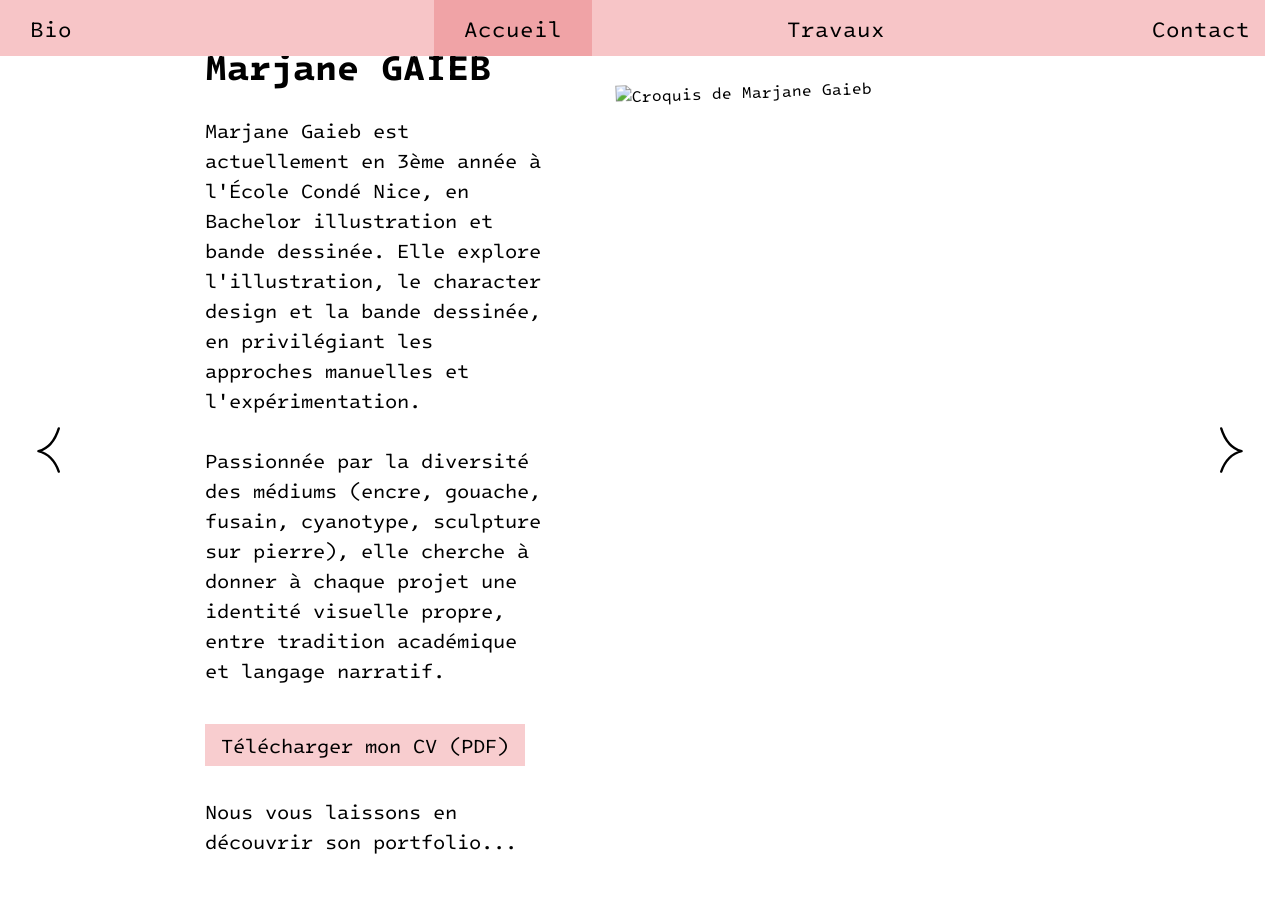
==== index.html @ bfef0dd3 "ajout du portfolio" ====
<!DOCTYPE html>
<html lang="fr">
<head>
  <meta charset="UTF-8">
  <meta name="viewport" content="width=device-width, initial-scale=1.0">
  <title>Marjane Gaieb – Portfolio</title>

  <!-- SEO et partage -->
  <meta name="description" content="Portfolio de Marjane Gaieb, étudiante en illustration et bande dessinée à l'École Condé Nice : illustration, character design, peinture et sculpture.">
  <meta name="author" content="Marjane Gaieb">
  <meta property="og:title" content="Marjane Gaieb – Portfolio">
  <meta property="og:description" content="Illustration, character design et bande dessinée.">
  <meta property="og:type" content="website">
  <meta property="og:image" content="images%20web/croquis.jpg">

  <!-- Favicon -->
  <link rel="icon" type="image/png" href="images web/favicon.png">

  <link rel="preconnect" href="https://fonts.googleapis.com">
  <link rel="preconnect" href="https://fonts.gstatic.com" crossorigin>
  <link href="https://fonts.googleapis.com/css2?family=Intel+One+Mono:wght@400;700&display=swap" rel="stylesheet">

  <link rel="stylesheet" href="style.css">
</head>
<body>

  <!-- ===== HEADER FIXE ===== -->
  <header class="header">
    <a href="#" class="header__link header__link--cv" data-overlay="cv">Bio</a>
    <a href="index.html" class="header__link header__link--accueil is-active">Accueil</a>
    <a href="travaux.html" class="header__link header__link--travaux">Travaux</a>
    <a href="#" class="header__link header__link--contact" data-overlay="contact">Contact</a>
  </header>

  <!-- ===== ACCUEIL ===== -->
  <main class="home">

    <button class="arrow arrow--prev" aria-label="Page précédente">
      <svg viewBox="0 0 100 100" aria-hidden="true">
        <path class="trait" d="M68 14 Q58 46 34 52 Q58 58 68 86" />
      </svg>
    </button>

    <button class="arrow arrow--next" aria-label="Page suivante">
      <svg viewBox="0 0 100 100" aria-hidden="true">
        <path class="trait" d="M32 14 Q42 46 66 52 Q42 58 32 86" />
      </svg>
    </button>

    <div class="home__text">
      <h1 class="home__title">Marjane GAIEB</h1>
      <p>
        Marjane Gaieb est actuellement en 3ème année à l'École Condé Nice, en Bachelor illustration et bande dessinée.
        Elle explore l'illustration, le character design et la bande dessinée, en privilégiant les approches manuelles
        et l'expérimentation.<br><br>
        Passionnée par la diversité des médiums (encre, gouache, fusain, cyanotype, sculpture sur pierre),
        elle cherche à donner à chaque projet une identité visuelle propre, entre tradition académique et langage narratif.<br><br>
        <a href="images%20web/cv-marjane-gaieb.pdf" class="home__cv" download>Télécharger mon CV (PDF)</a><br><br>
        Nous vous laissons en découvrir son portfolio...
      </p>
    </div>

    <div class="home__frame">

      <!-- Slide 0 : croquis -->
      <img src="images%20web/croquis.jpg" alt="Croquis de Marjane Gaieb" class="slide slide--croquis is-current">

      <!-- Page 1 -->
      <div class="slide slide--page">
        <img src="images%20web/page1.png" alt="Page 1" class="slide__bg">

        <div class="layer-wrap layer-wrap--left layer-wrap--p1-cyano">
          <img src="images%20web/page1-cyano.png" alt="Expérimentation cyanotype de végétaux sur mouchoir" class="layer">
          <div class="layer__info">
            <p>Expérimentation végétaux et mouchoir cyanotype format A5</p>
          </div>
        </div>

        <div class="layer-wrap layer-wrap--right layer-wrap--p1-lino">
          <img src="images%20web/page1-lino.png" alt="Expérimentation à l'encre" class="layer">
          <div class="layer__info">
            <p>Expérimentation encre, format A5</p>
          </div>
        </div>
      </div>

      <!-- Page 2 -->
      <div class="slide slide--page">
        <img src="images%20web/page2.png" alt="Page 2" class="slide__bg">

        <a href="museum-project.html" class="layer-wrap layer-wrap--p2-museum layer-wrap--savoir">
          <img src="images%20web/page2-museumproject.png" alt="En savoir plus – Museum Project" class="layer">
          <span class="layer-wrap__label"><span>En savoir plus</span></span>
        </a>
      </div>

      <!-- Page 3 -->
      <div class="slide slide--page">
        <img src="images%20web/page3.png" alt="Page 3" class="slide__bg">

        <div class="layer-wrap layer-wrap--top layer-wrap--p3-peinture">
          <img src="images%20web/page3-peinture.png" alt="Peinture acrylique" class="layer">
          <div class="layer__info">
            <p>Peinture acrylique format 55 x 40 cm</p>
          </div>
        </div>

        <div class="layer-wrap layer-wrap--bottom layer-wrap--p3-grenouille">
          <img src="images%20web/page3-grenouille.png" alt="Sculpture Babi sur pierre" class="layer">
          <div class="layer__info">
            <p>Babi<br>Sculpture sur pierre<br>20 x 8 x 12 cm</p>
          </div>
        </div>
      </div>

      <!-- Page 4 -->
      <div class="slide slide--page">
        <img src="images%20web/page4.png" alt="Page 4" class="slide__bg">

        <div class="layer-wrap layer-wrap--left layer-wrap--p4-calin">
          <img src="images%20web/page4-calin.png" alt="Sculpture Câlin sur pierre" class="layer">
          <div class="layer__info">
            <p>Câlin<br>Sculpture sur pierre<br>25 cm de hauteur</p>
          </div>
        </div>
      </div>

      <!-- Page 5 -->
      <div class="slide slide--page">
        <img src="images%20web/page5.png" alt="Page 5" class="slide__bg">

        <div class="layer-wrap layer-wrap--bottom layer-wrap--p5-gouache">
          <img src="images%20web/page5-gouache.png" alt="Illustration Les tulipes à la gouache" class="layer">
          <div class="layer__info">
            <p>Illustration “les tulipes”<br>Gouache, format A4</p>
          </div>
        </div>
      </div>

      <!-- Page 6 -->
      <div class="slide slide--page">
        <img src="images%20web/page6.png" alt="Page 6" class="slide__bg">

        <div class="layer-wrap layer-wrap--top layer-wrap--p6-encre">
          <img src="images%20web/page6-encre.png" alt="Illustration à l'encre de chine" class="layer">
          <div class="layer__info">
            <p>Illustration<br>Encre de chine, format A3</p>
          </div>
        </div>
      </div>

      <!-- Page 7 -->
      <div class="slide slide--page">
        <img src="images%20web/page7.png" alt="Page 7" class="slide__bg">

        <div class="layer-wrap layer-wrap--right layer-wrap--p7-pigeon">
          <img src="images%20web/page7-pigeon.png" alt="Dessin d'observation d'un pigeon" class="layer">
          <div class="layer__info">
            <p>Dessin d’observation<br>Gouache, format A4</p>
          </div>
        </div>

        <a href="vinyle-project.html" class="layer-wrap layer-wrap--p7-train layer-wrap--savoir">
          <img src="images%20web/page7-train.png" alt="En savoir plus – Vinyle Project" class="layer">
          <span class="layer-wrap__label"><span>En savoir plus</span></span>
        </a>
      </div>

      <!-- Page 8 -->
      <div class="slide slide--page">
        <img src="images%20web/page8.png" alt="Page 8" class="slide__bg">

        <a href="museum-project.html" class="layer-wrap layer-wrap--p8-museum layer-wrap--savoir">
          <img src="images%20web/page8-museumproject.png" alt="En savoir plus – Museum Project" class="layer">
          <span class="layer-wrap__label"><span>En savoir plus</span></span>
        </a>

        <div class="layer-wrap layer-wrap--top layer-wrap--p8-nu">
          <img src="images%20web/page8-nu.png" alt="Étude au fusain" class="layer">
          <div class="layer__info">
            <p>Etude<br>Fusain, format A3</p>
          </div>
        </div>
      </div>

      <!-- Page 9 -->
      <div class="slide slide--page">
        <img src="images%20web/page9.png" alt="Page 9" class="slide__bg">

        <div class="layer-wrap layer-wrap--left layer-wrap--p9-bouquet">
          <img src="images%20web/page9-bouquet.png" alt="Sculpture Le bouquet sur pierre" class="layer">
          <div class="layer__info">
            <p>Le bouquet<br>Sculpture sur pierre<br>32 cm de hauteur</p>
          </div>
        </div>
      </div>

    </div>
  </main>

  <!-- ===== CALQUE CV (clic sur "Bio") ===== -->
  <section class="overlay" id="overlay-cv" hidden>
    <div class="cv">
      <h2 class="cv__title">Mini CV</h2>

      <div class="cv__cols">
        <div class="cv__col cv__col--left">
          <p>Bachelor illustration- bande dessinée<br>
             2024-2027 École Condé - Nice<br>
             Spécialisation en illustration et bande dessinée</p>

          <p>Prépa cpes-caap<br>
             2022-2023 Lycée Clémenceau - Sartène<br>
             Formation de niveau L1 préparant aux études d'art</p>

          <p>LICENCE Mathématiques - Informatique<br>
             2021-2022 Université de Bordeaux<br>
             Python et HTML</p>
        </div>

        <div class="cv__col cv__col--right">
          <p>Assistante de Charlotte Prenguey Cessac<br>
             en résidence artistique au CIAC de Carros</p>

          <p>Stages de sculpture sur pierre<br>
             2021, 2022, 2023 E. Augier - Saint-Blaise</p>

          <p>Stage bibliothécaire<br>
             2019 Louis Nucéra - Nice<br>
             Classification, archivage, activités culturelles</p>

          <p>Stage agente d'accueil<br>
             2018 Espace culturel Magnan - Nice<br>
             accueil, reception et renseignement</p>
        </div>
      </div>
    </div>
  </section>

  <!-- ===== CALQUE CONTACT ===== -->
  <section class="overlay" id="overlay-contact" hidden>
    <div class="contact">
      <a href="mailto:marjane.gaieb@gmail.com">marjane.gaieb@gmail.com</a>
      <a href="https://www.instagram.com/_sing_bird/" target="_blank" rel="noopener">@_sing_bird</a>

      <div class="contact__legal">
        <h2>Mentions légales</h2>

        <p><strong>Éditeur du site</strong><br>
           Marjane Gaieb
        </p>

        <p><strong>Hébergement</strong><br>
           [Nom, adresse et contact de l'hébergeur à compléter]</p>

        <p><strong>Propriété intellectuelle</strong><br>
           L'ensemble des illustrations, dessins, sculptures et photographies présentés sur ce site sont l'œuvre de Marjane Gaieb. Toute reproduction, même partielle, est interdite sans autorisation écrite préalable.</p>

        <p><strong>Polices</strong><br>
           Ce site utilise la police « Intel One Mono », distribuée via Google Fonts sous licence SIL Open Font License 1.1.</p>
      </div>
    </div>
  </section>

  <script src="script.js"></script>
</body>
</html>
---- style.css ----
/* =========================================================
   VARIABLES
   ========================================================= */
:root {
  /* Animations */
  --ease: cubic-bezier(0.22, 0.61, 0.36, 1);
  --anim-fast: 0.2s;
  --anim-mid: 0.4s;
  --anim-slow: 0.8s;

  /* Couleurs */
  --color-bg: #ffffff;
  --color-text: #000000;
  --color-header: #f7c5c7;
  --color-active: #f0a3a6;
  --color-overlay: rgba(237, 169, 169, 0.92);
  --color-band: #e8a99c;
  --color-plum: #6e4966;
  --color-museum-bg: #c0c0c0;
  --color-arrow: #000000;
  --color-info: rgba(247, 197, 199, 0.85);

  /* Typographie */
  --font-main: "Intel One Mono", "Courier New", monospace;
  --text-nav: 22px;
  --text-home: 20px;
  --text-title: 36px;
  --text-cv: 22px;
  --text-cv-title: 36px;
  --text-contact: 32px;
  --line-home: 1.4;
  --line-cv: 1.5;

  /* Header */
  --header-h: 56px;
  --nav-pad: 30px;
  --pos-accueil: 36.25%;
  --pos-travaux: 61.5%;
  --pos-contact: 81.5%;

  /* Accueil */
  --arrow-w: 60px;
  --arrow-h: 108px;
  --arrow-side: 18px;
  --arrow-zone: 90px;
  --text-width: 500px;
  --frame-width: 620px;
  --frame-tilt: -2deg;
  --frame-bottom: 40px;

  /* Pages 1 à 9 */
  --page-frame-width: 1600px;
  --page-frame-ratio: 16 / 10;

  /* Travaux */
  --works-top: 5vh;
  --works-side: 1.875vw;
  --works-gap: 4vh;
  --works-bottom: 4vh;
  --work-h-1: 285;
  --work-h-2: 319;
  --work-h-3: 305;

  /* Calque CV */
  --cv-side: 10.7%;
  --cv-gap-cols: 5vw;
  --cv-col-gap: 33px;
  --cv-title-gap: 2vh;

  /* Calque Contact */
  --contact-left: 63.9%;
  --contact-bottom: 13vh;
  --contact-gap: 42px;

  /* Pages projet */
  --project-text: 0.85vw;
  --project-title: 0.95vw;
  --vinyle-title-top: 1.4vw;
  --vinyle-tilt: -2deg;
}

/* =========================================================
   BASE
   ========================================================= */
* { box-sizing: border-box; margin: 0; padding: 0; }

html { scrollbar-gutter: stable; }

body {
  font-family: var(--font-main);
  color: var(--color-text);
  background: var(--color-bg);
  overflow-x: hidden;
}

img { display: block; max-width: 100%; }

a { color: inherit; text-decoration: none; }

/* =========================================================
   HEADER FIXE
   ========================================================= */
.header {
  position: fixed;
  top: 0;
  left: 0;
  width: 100%;
  height: var(--header-h);
  z-index: 100;
  background: var(--color-header);
  font-size: var(--text-nav);
}

.header__link {
  position: absolute;
  top: 0;
  height: 100%;
  display: flex;
  align-items: center;
  padding: 0 var(--nav-pad);
  white-space: nowrap;
  font-weight: 400;
  background: transparent;
  transition: background var(--anim-mid) var(--ease);
}

.header__link::after {
  content: "";
  position: absolute;
  left: var(--nav-pad);
  right: var(--nav-pad);
  bottom: 12px;
  height: 2px;
  background: var(--color-text);
  transform: scaleX(0);
  transform-origin: left;
  transition: transform var(--anim-mid) var(--ease);
}

.header__link:hover::after { transform: scaleX(1); }
.header__link:hover { background: var(--color-active); }

.header__link--cv      { left: 0; }
.header__link--accueil { left: calc(var(--pos-accueil) - var(--nav-pad)); }
.header__link--travaux { left: calc(var(--pos-travaux) - var(--nav-pad)); }

.header__link--contact {
  left: auto;
  right: 0;
  width: auto;
  justify-content: flex-start;
}

.header__link--contact::after {
  left: var(--nav-pad);
  right: var(--nav-pad);
}

.header__link.is-active { background: var(--color-active); }

/* =========================================================
   ACCUEIL
   ========================================================= */
.home {
  position: relative;
  height: 100vh;
  display: grid;
  grid-template-columns: 45% 1fr;
  align-items: center;
  padding: 0 var(--arrow-zone);
}

.home__text {
  justify-self: start;
  align-self: center;
  max-width: 36vw;
  padding-left: 9vw;
  padding-top: 0;
  font-size: var(--text-home);
  line-height: 1.5;
}

.home__text.is-hidden { opacity: 0; pointer-events: none; }

.home__title {
  font-size: var(--text-title);
  font-weight: 700;
  line-height: 1.2;
  margin-bottom: 3vh;
}

.home__text p {
  font-size: var(--text-home);
  line-height: 1.5;
}


/* Cadre du croquis (slide 0) */
.home__frame {
  position: relative;
  justify-self: start;
  width: 90%;
  max-width: none;
  height: calc(100vh - var(--header-h) - var(--frame-bottom));
  margin-top: var(--header-h);
  margin-left: 4vw;
  transform: rotate(var(--frame-tilt));
  background: transparent;
  overflow: hidden;
}
/* Cadre des pages 1 à 9 : centré, sans rotation ni animation
   (sinon le transform bloque la position des calques) */
.home__frame.is-page {
  position: fixed;
  top: calc(var(--header-h) + (100vh - var(--header-h)) / 2);
  left: 50%;
  width: calc(100% - 2 * var(--arrow-zone));
  max-width: var(--page-frame-width);
  height: auto;
  aspect-ratio: var(--page-frame-ratio);
  margin: 0;
  transform: translate(-50%, -50%);
  transform-origin: center;
  background: transparent;
  overflow: visible;
}

/* Slides empilées, seule la courante est visible */
.slide {
  position: absolute;
  inset: 0;
  width: 100%;
  height: 100%;
  opacity: 0;
  pointer-events: none;
  transition: opacity var(--anim-mid) var(--ease);
}

.slide.is-current {
  opacity: 1;
  pointer-events: auto;
}

.slide--croquis { object-fit: contain; }

.slide--page { overflow: visible; }

.slide__bg {
  position: absolute;
  inset: 0;
  width: 100%;
  height: 100%;
  object-fit: contain;
  z-index: 0;
  pointer-events: none;
}

/* ---------- Calques (petites images) ---------- */
.layer-wrap {
  position: absolute;
  display: block;
  cursor: pointer;
  z-index: 5;
  pointer-events: auto;
}

/* L'image est au-dessus du rectangle rose */
.layer-wrap > .layer {
  position: relative;
  z-index: 2;
  display: block;
  width: 100%;
  height: 100%;
  object-fit: contain;
  pointer-events: none;
}

/* ---------- Agrandissement des calques au survol ---------- */
.layer-wrap > .layer {
  transition: transform var(--anim-mid) var(--ease);
  transform-origin: center center;
}

.layer-wrap:hover > .layer,
.layer-wrap:focus-visible > .layer {
  transform: scale(1.08);
}

/* Page 1 */
.layer-wrap--p1-cyano { top: 15%;   left: 81.5%; width: 12.5%; height: 36%; }
.layer-wrap--p1-lino  { top: 44%;   left: 46%;   width: 15.5%; height: 38%; }

/* Page 2 */
.layer-wrap--p2-museum { top: 42%; left: 33%; width: 29%; height: 45%; }

/* Page 3 */
.layer-wrap--p3-peinture   { top: 32%;   left: 6%;    width: 41%; height: 58.5%; }
.layer-wrap--p3-grenouille { top: 17.3%; left: 59.8%; width: 11%; height: 25%; }

/* Page 4 */
.layer-wrap--p4-calin { top: 43.7%; left: 43.5%; width: 20%; height: 35%; }

/* Page 5 */
.layer-wrap--p5-gouache { top: 23%; left: 38.2%; width: 19.5%; height: 35%; }

/* Page 6 */
.layer-wrap--p6-encre { top: 37%; left: 34.7%; width: 27%; height: 49.6%; }

/* Page 7 */
.layer-wrap--p7-pigeon { top: 25.5%; left: 34.3%; width: 21.8%; height: 32.3%; }
.layer-wrap--p7-train  { top: 52.2%; left: 22%;   width: 39.4%; height: 40.7%; }

/* Page 8 */
.layer-wrap--p8-museum { top: 20.3%; left: 58.8%; width: 27%; height: 46.5%; }
.layer-wrap--p8-nu     { top: 55.5%; left: 20.4%; width: 31%; height: 35.5%; }

/* Page 9 */
.layer-wrap--p9-bouquet { top: 10.4%; left: 29.8%; width: 17%; height: 50.2%; }

/* ---------- Rectangle rose + texte ----------
   Le rectangle déborde l'image de --info-bleed sur les trois côtés libres
   (haut, bas, et bord opposé au texte). Le texte se déploie à droite,
   ou à gauche avec layer-wrap--left. */
.layer__info {
  --info-bleed: 0.4vw;      /* débordement du rectangle autour de l'image */
  --info-gap: 1.2vw;        /* espace entre l'image et le texte */
  --info-max: 16vw;         /* largeur maximale du texte */
  --info-pad: 0.8vw;        /* marge intérieure du texte */

  position: absolute;
  top: calc(-1 * var(--info-bleed));
  bottom: calc(-1 * var(--info-bleed));
  left: calc(-1 * var(--info-bleed));
  right: calc(-1 * var(--info-bleed) - var(--info-gap) - var(--info-max));
  z-index: 1;
  background: var(--color-info);
  opacity: 0;
  visibility: hidden;
  pointer-events: none;
  transition: opacity var(--anim-mid) var(--ease), visibility var(--anim-mid);
}

/* Texte : largeur selon le contenu, plafonnée à --info-max */
.layer__info p {
  position: absolute;
  top: 50%;
  left: calc(100% + var(--info-bleed) + var(--info-gap) - var(--info-max) - var(--info-bleed));
  transform: translateY(-50%);
  width: max-content;
  max-width: calc(var(--info-max) - var(--info-pad) * 2);
  padding: 0 var(--info-pad);
  font-family: var(--font-main);
  font-size: 0.85vw;
  line-height: 1.5;
  color: var(--color-text);
  opacity: 0;
  transition: opacity var(--anim-mid) var(--ease) 0.1s;
}

/* Gauche : le rectangle s'étend vers la gauche, le texte se place à gauche de l'image */
.layer-wrap--left .layer__info {
  left: calc(-1 * var(--info-bleed) - var(--info-gap) - var(--info-max));
  right: calc(-1 * var(--info-bleed));
}
.layer-wrap--left .layer__info p {
  left: calc(var(--info-bleed) + var(--info-gap) - var(--info-bleed));
  text-align: right;
}

/* Affichage au survol */
.layer-wrap:hover .layer__info,
.layer-wrap:focus-visible .layer__info {
  opacity: 1;
  visibility: visible;
}

.layer-wrap:hover .layer__info p,
.layer-wrap:focus-visible .layer__info p {
  opacity: 1;
}

a.layer-wrap { text-decoration: none; }

/* ---------- Calques « en savoir plus » ---------- */
.layer-wrap--savoir {
  position: absolute;
  display: block;
}

.layer-wrap--savoir > .layer {
  display: block;
  width: 100%;
  height: 100%;
  object-fit: contain;
}

.layer-wrap--savoir:hover > .layer,
.layer-wrap--savoir:focus-visible > .layer {
  filter: sepia(2) hue-rotate(300deg) contrast(1.1);
}

/* Texte « en savoir plus » centré, visible au survol */
.layer-wrap--savoir > .layer-wrap__label {
  position: absolute;
  inset: 0;
  z-index: 3;
  display: flex;
  align-items: center;
  justify-content: center;
  text-align: center;
  color: #000;
  font-weight: 700;
  font-size: 1.1rem;
  text-transform: uppercase;
  letter-spacing: 0.05em;
  opacity: 0;
  pointer-events: none;
  transition: opacity var(--anim-mid) var(--ease);
}

/* Les calques d'une slide non courante ne doivent jamais être cliquables */
.slide:not(.is-current) .layer-wrap,
.slide:not(.is-current) .layer-wrap--savoir {
  pointer-events: none !important;
}

.layer-wrap--savoir > .layer-wrap__label span {
  background: #fff;
  padding: 0.2em 0.5em;
  line-height: 1.6;
  box-decoration-break: clone;
  -webkit-box-decoration-break: clone;
}

.layer-wrap--savoir:hover > .layer-wrap__label,
.layer-wrap--savoir:focus-visible > .layer-wrap__label {
  opacity: 1;
}
/* =========================================================
   FLÈCHES
   ========================================================= */
.arrow {
  position: fixed;
  top: 50%;
  transform: translateY(-50%);
  z-index: 10;
  width: var(--arrow-w);
  height: var(--arrow-h);
  border: 0;
  background: transparent;
  cursor: pointer;
  padding: 0;
  transition: transform 0.4s cubic-bezier(.3,.7,.3,1);
}

.arrow--prev { left: var(--arrow-side); }
.arrow--next { right: var(--arrow-side); }

.arrow svg {
  width: 100%;
  height: 100%;
  overflow: visible;
}

.arrow .trait {
  fill: none;
  stroke: var(--color-text);
  stroke-width: 4;
  stroke-linecap: round;
  stroke-linejoin: round;
  transition: stroke-width 0.3s, transform 0.4s;
}

/* Effet « page qui se tourne » au survol */
.arrow--next:hover .trait { transform: translateX(6px) skewY(-4deg); }
.arrow--prev:hover .trait { transform: translateX(-6px) skewY(4deg); }

/* Au clic : la page se retourne (léger rétrécissement puis retour) */
.arrow:active {
  transform: translateY(-50%) scaleX(0.7);
}

.arrow:focus-visible {
  outline: 2px dashed var(--color-text);
  outline-offset: 6px;
}

.arrow .trait,
.arrow--next .trait {
  fill: none !important;
  stroke: var(--color-text);
  stroke-width: 4;
  stroke-linecap: round;
  stroke-linejoin: round;
}
/* =========================================================
   TRAVAUX
   ========================================================= */
.works {
  height: 100vh;
  height: 100dvh;
  display: flex;
  flex-direction: column;
  gap: var(--works-gap);
  padding:
    calc(var(--header-h) + var(--works-top))
    var(--works-side)
    var(--works-bottom);
}

.work {
  width: 100%;
  min-height: 0;
  flex-basis: 0;
  flex-shrink: 1;
  background: transparent;
  overflow: hidden;
  position: relative;
  animation: fadeUp var(--anim-slow) var(--ease) both;
}

.work--1 { flex-grow: var(--work-h-1); animation-delay: 0.05s; }
.work--2 { flex-grow: var(--work-h-2); animation-delay: 0.2s; }
.work--3 { flex-grow: var(--work-h-3); animation-delay: 0.35s; }

.work img {
  width: 100%;
  height: 100%;
  object-fit: cover;
  transition: transform 0.8s var(--ease), filter var(--anim-mid);
}

.work:hover img {
  transform: scale(1.05);
  filter: brightness(0.92);
}

/* Lien de la carte : sert de repère pour le titre */
.work a {
  display: block;
  position: relative;
  width: 100%;
  height: 100%;
}

/* Teinte rose au survol */
.work a::after {
  content: "";
  position: absolute;
  inset: 0;
  background: var(--color-header);
  mix-blend-mode: multiply;
  opacity: 0;
  pointer-events: none;
  transition: opacity var(--anim-mid) var(--ease);
}

.work:hover a::after,
.work:focus-within a::after {
  opacity: 1;
}

/* Titre centré, affiché au survol */
.work__title {
  position: absolute;
  inset: 0;
  z-index: 3;
  display: flex;
  align-items: center;
  justify-content: center;
  margin: 0;
  pointer-events: none;
}

.work__title span {
  background: #fff;
  color: #000;
  font-weight: 700;
  font-size: clamp(1.8rem, 3.6vw, 4rem);
  text-transform: uppercase;
  letter-spacing: 0.05em;
  padding: 0.15em 0.5em;
  line-height: 1.4;
  opacity: 0;
  transform: translateY(8px);
  transition: opacity var(--anim-mid) var(--ease), transform var(--anim-mid) var(--ease);
}


.work:hover .work__title span,
.work:focus-within .work__title span {
  opacity: 1;
  transform: translateY(0);
}


/* =========================================================
   CALQUE CV
   ========================================================= */
.overlay {
  position: fixed;
  inset: 0;
  z-index: 50;
  background: var(--color-overlay);
  overflow-y: auto;
}

.overlay[hidden] { display: none; }

.overlay:not([hidden]) {
  animation: overlayIn var(--anim-mid) var(--ease) both;
}

.cv {
  min-height: 100vh;
  padding: calc(var(--header-h) + 14vh) var(--cv-side) 10vh;
  font-size: var(--text-cv);
  line-height: var(--line-cv);
}

.cv__title {
  font-size: var(--text-cv-title);
  font-weight: 700;
  margin-bottom: var(--cv-title-gap);
  animation: fadeUp var(--anim-slow) var(--ease) both;
}

.cv__cols {
  display: flex;
  gap: var(--cv-gap-cols);
  align-items: flex-start;
}

.cv__col {
  flex: 1;
  max-width: 40ch;
}

.cv__col--left  { animation: fadeUp var(--anim-slow) var(--ease) 0.1s both; }
.cv__col--right { animation: fadeUp var(--anim-slow) var(--ease) 0.25s both; }

.cv__col p + p { margin-top: var(--cv-col-gap); }

/* =========================================================
   CALQUE CONTACT
   ========================================================= */
.contact {
  position: absolute;
  left: var(--contact-left);
  bottom: var(--contact-bottom);
  display: flex;
  flex-direction: column;
  gap: var(--contact-gap);
  font-size: var(--text-contact);
  animation: fadeUp var(--anim-slow) var(--ease) 0.15s both;
}

.contact a {
  position: relative;
  width: fit-content;
}

.contact a::after {
  content: "";
  position: absolute;
  left: 0; right: 0; bottom: -4px;
  height: 2px;
  background: var(--color-text);
  transform: scaleX(0);
  transform-origin: left;
  transition: transform var(--anim-mid) var(--ease);
}

.contact a:hover::after { transform: scaleX(1); }

/* =========================================================
   PAGES PROJET – base commune
   ========================================================= */
.bardo, .museum, .vinyle {
  padding-top: var(--header-h);
  font-family: var(--font-main);
  font-size: var(--project-text);
  line-height: 1.5;
}

.bardo strong, .museum strong, .vinyle strong { font-weight: 700; }

.bardo img, .museum img, .vinyle img { width: 100%; height: auto; }

/* Titres des pages projet : même taille que les titres de la page Travaux */
.bardo__title,
.museum__title,
.vinyle__title {
  display: inline-block;
  font-size: clamp(1.8rem, 3.6vw, 4rem) !important;
  font-weight: 700;
  background: #fff;
  padding: 0.1em 0.4em;
  line-height: 1.9;
  box-decoration-break: clone;
  -webkit-box-decoration-break: clone;
}

/* Bardo et Museum : titre plus haut, séparé du texte */
.bardo__title,
.museum__title {
  margin-top: 0;
  margin-bottom: 2vh;
}

/* Vinyle : titre centré avec espace avant l'image */
.vinyle__title {
  display: block;
  width: fit-content;
  margin: 0 auto 4vh;
  padding: 3vh 0.4em 2vh;
}

/* =========================================================
   PAGE PROJET – Bardo
   ========================================================= */
.bardo__hero {
  width: 88%;
  margin: 5vh auto 6vh;
  overflow: hidden;
}

.bardo__band {
  position: relative;
  display: flex;
  align-items: flex-start;
  justify-content: space-between;
  min-height: 27vw;
  padding: 0 5.9% 4vw;
  background: var(--color-band);
}

.bardo__chara {
  flex: 0 0 25%;
  margin-top: -12vw;
  overflow: hidden;
}

.bardo__intro {
  flex: 0 0 38%;
  margin-left: auto;
  padding-top: 4vw;   /* était 13vw : remonte le titre */
}

.bardo__title {
  font-size: var(--project-title);
  font-weight: 700;
  margin-bottom: 10%;
  line-height: 1.5;
}

.bardo__intro p + p { margin-top: 1.5em; }

.bardo__details {
  display: flex;
  align-items: center;
  justify-content: center;
  gap: 4vw;
  padding: 4vh 5.9%;
}

.bardo__caption { flex: 0 0 26%; }

.bardo__pigeon {
  flex: 0 0 22%;
  overflow: hidden;
}

.bardo__mockup {
  margin-top: 4vh;
  overflow: hidden;
}

/* =========================================================
   PAGE PROJET – Museum
   ========================================================= */
.museum__top {
  position: relative;
  background: linear-gradient(to bottom, #fff 0%, #fff 22%, #c2c2c2 22%, #c2c2c2 78%, #fff 78%);
  padding: 0 0 4vw;
}

.museum__affiche {
  display: block;
  width: auto;
  max-width: 36%;
  max-height: 80vh;
  margin: 0 auto;
  object-fit: contain;
  background: none;
}

.museum__head {
  width: 60%;
  margin: 3vw auto 0;
}

/* Titre : grande taille conservée */
.museum__title {
  font-size: clamp(1.8rem, 3.6vw, 4rem) !important;
  font-weight: 700;
  line-height: 1.2;
  margin: 0 0 1.5vw;
  background: none;
  padding: 0;
  display: block;
}

.museum__intro p {
  font-size: var(--project-text);
  line-height: 1.5;
}

.museum__details {
  display: flex;
  align-items: flex-start;
  gap: 3vw;
  padding: 4vw 5.9% 0 3.5%;
  background: #fff;
}

.museum__p1 {
  flex: 0 0 36%;
  margin-top: -4vw;
  background: none;
}

.museum__p1 img {
  display: block;
  width: 100%;
  max-height: 80vh;
  height: auto;
  object-fit: contain;
  background: none;
}

.museum__infos {
  flex: 1;
  padding-top: 4vw;
}

.museum__infos p + p { margin-top: 1.5em; }

.museum__bottom {
  display: flex;
  align-items: flex-start;
  gap: 3vw;
  padding: 6vw 5.9% 6vw 3.5%;
  background: #fff;
}

.museum__bottom {
  padding-bottom: 0;
}

.museum__text {
  flex: 0 0 26%;
  padding-top: 20vw;
}

.museum__text {
  position: relative;
  top: -20vw;     /* négatif = vers le haut, positif = vers le bas */
  left: 20vw;     /* positif = vers la droite, négatif = vers la gauche */
}


.museum__text p + p { margin-top: 1.5em; }

.museum__p3 {
  flex: 1;
  background: none;
  display: flex;
  justify-content: flex-end;
  margin-top: -10vw;
  padding-left: 30vw;
}

.museum__p3 img {
  display: block;
  width: 100%;
  max-height: 80vh;
  height: auto;
  object-fit: contain;
  background: none;
}

/* Mockup : sans fond, image limitée à la hauteur de l'écran */
.museum__mockup {
  background: none;
  padding: 0;
  margin-top: -4vw;
  display: flex;
  justify-content: center;
}

.museum__mockup img {
  display: block;
  width: auto;
  max-width: 100%;
  max-height: 90vh;
  height: auto;
  object-fit: contain;
  background: none;
}

/* =========================================================
   PAGE PROJET – Vinyle
   ========================================================= */
.vinyle__title {
  padding: 3vh 0 2vh;
  text-align: center;
  font-size: var(--vinyle-title-top);
  font-weight: 700;
}

.vinyle__hero {
  aspect-ratio: 577 / 284;
  overflow: hidden;
}

.vinyle__hero img { height: 100%; object-fit: cover; }

.vinyle__band {
  display: flex;
  align-items: center;
  justify-content: center;
  gap: 4vw;
  background: var(--color-plum);
  padding: 4vh 0;
}

.vinyle__stickers {
  flex: 0 0 22%;
  overflow: hidden;
}

.vinyle__intro {
  width: 28%;
  color: var(--color-bg);
}

.vinyle__intro p + p { margin-top: 1.4em; }

.vinyle__covers { display: flex; }

.vinyle__cover {
  flex: 1;
  overflow: hidden;
  aspect-ratio: 289 / 290;
}

.vinyle__cover img { height: 100%; object-fit: cover; }

.vinyle__details {
  display: flex;
  align-items: center;
  justify-content: center;
  gap: 4vw;
  padding: 4vh 2%;
}

.vinyle__infos { width: 30%; }

.vinyle__infos p + p { margin-top: 1.4em; }

.vinyle__stickers-tilt {
  width: 27%;
  aspect-ratio: 207 / 240;
  transform: rotate(var(--vinyle-tilt));
  overflow: hidden;
  transition: transform 0.6s var(--ease);
}

.vinyle__stickers-tilt:hover {
  transform: rotate(0deg) scale(1.04);
}

.vinyle__stickers-tilt img {
  height: 100%;
  object-fit: contain;
}

.vinyle__mockup {
  aspect-ratio: 577 / 433;
  overflow: hidden;
}

.vinyle__mockup img { height: 100%; object-fit: cover; }





/* =========================================================
   ANIMATIONS
   ========================================================= */
@keyframes fadeUp {
  from { opacity: 0; transform: translateY(24px); }
  to   { opacity: 1; transform: translateY(0); }
}

@keyframes overlayIn {
  from { opacity: 0; }
  to   { opacity: 1; }
}

.reveal {
  opacity: 0;
  transform: translateY(40px);
  transition: opacity 0.9s var(--ease), transform 0.9s var(--ease);
}

.reveal.is-visible {
  opacity: 1;
  transform: none;
}

.bardo__title,
.museum__title,
.vinyle__title {
  animation: fadeUp var(--anim-slow) var(--ease) both;
}

.bardo img,
.museum img,
.vinyle img {
  transition: transform 0.8s var(--ease);
}

@media (prefers-reduced-motion: reduce) {
  *, *::before, *::after {
    animation: none !important;
    transition: none !important;
  }
  .reveal { opacity: 1; transform: none; }
}
/* =========================================================
   ACCUEIL : lien CV
   ========================================================= */
.home__cv {
  position: relative;
  display: inline-block;
  margin-top: 1vh;
  padding: 0.3em 0.8em;
  background: var(--color-info);
  border: none;
  transition: background var(--anim-mid) var(--ease);
}

.home__cv::after {
  content: "";
  position: absolute;
  left: 0.8em;
  right: 0.8em;
  bottom: 0.15em;
  height: 2px;
  background: var(--color-text);
  transform: scaleX(0);
  transform-origin: left;
  transition: transform var(--anim-mid) var(--ease);
}

.home__cv:hover,
.home__cv:focus-visible {
  background: var(--color-active);
}

.home__cv:hover::after,
.home__cv:focus-visible::after {
  transform: scaleX(1);
}

.contact__form label { font-weight: 700; }

.contact__form input,
.contact__form textarea {
  font-family: var(--font-main);
  font-size: 16px;
  padding: 8px 10px;
  border: 2px solid var(--color-text);
  background: #fff;
  width: 100%;
}

.contact__form input:focus-visible,
.contact__form textarea:focus-visible {
  outline: 2px dashed var(--color-text);
  outline-offset: 2px;
}

.contact__submit {
  align-self: flex-start;
  font-family: var(--font-main);
  font-size: 16px;
  padding: 8px 18px;
  border: 2px solid var(--color-text);
  background: var(--color-text);
  color: #fff;
  cursor: pointer;
  transition: background var(--anim-mid) var(--ease), color var(--anim-mid) var(--ease);
}

.contact__submit:hover,
.contact__submit:focus-visible {
  background: #fff;
  color: var(--color-text);
}

/* =========================================================
   MENTIONS LÉGALES
   ========================================================= */
.legal {
  position: fixed;
  bottom: 12px;
  right: 16px;
  z-index: 20;
  font-size: 12px;
}

.legal a {
  background: #fff;
  padding: 2px 6px;
  border-bottom: 1px solid var(--color-text);
}

.legal-page {
  font-family: var(--font-main);
  font-size: 16px;
  line-height: 1.6;
}

.legal-content {
  max-width: 760px;
  margin: 0 auto;
  padding: calc(var(--header-h) + 60px) 24px 80px;
}

.legal-content h1 {
  font-size: 36px;
  font-weight: 700;
  margin-bottom: 30px;
}

.legal-content h2 {
  font-size: 20px;
  font-weight: 700;
  margin: 30px 0 10px;
}

.legal-content p + p { margin-top: 1em; }

/* =========================================================
   PETITS ÉCRANS (≤ 900 px) : bloc corrigé et complété
   ========================================================= */
@media (max-width: 900px) {
  :root {
    --text-nav: 14px;
    --nav-pad: 10px;
    --text-home: 16px;
    --text-title: 26px;
    --text-cv: 16px;
    --text-cv-title: 26px;
    --text-contact: 22px;
    --works-top: 30px;
    --works-side: 16px;
    --works-gap: 30px;
    --works-bottom: 60px;
    --project-text: 14px;
    --project-title: 18px;
    --vinyle-title-top: 18px;
  }

  /* Accueil : texte puis cadre empilés */
  .home {
    height: auto;
    min-height: 100vh;
    grid-template-columns: 1fr;
    gap: 40px;
    padding: calc(var(--header-h) + 40px) 24px 80px;
  }

  .home__text {
    justify-self: stretch;
    max-width: none;
    padding-left: 0;
  }

  .home__frame {
    justify-self: center;
    width: 100%;
    height: 60vh;
    margin: 0;
    transform: none;
  }

  /* Pages 1 à 9 : cadre plein écran, flèches en bas pour libérer l'image */
  .home__frame.is-page {
    width: 100vw;
    max-width: none;
    height: auto;
    aspect-ratio: auto;
    top: 50%;
    left: 50%;
    transform: translate(-50%, -50%);
  }

  .arrow {
    top: auto;
    bottom: 16px;
    transform: none;
    width: 48px;
    height: 80px;
  }

  .arrow--prev { left: 16px; }
  .arrow--next { right: 16px; }

  .layer__info p { font-size: 11px; }
  .layer__info { --info-max: 30vw; }

  /* Travaux */
  .works { height: auto; }
  .work { flex: none; aspect-ratio: 16 / 9; }

  /* Calque CV */
  .cv { padding: calc(var(--header-h) + 40px) 24px 60px; }
  .cv__cols { flex-direction: column; gap: 30px; }
  .cv__col { max-width: none; }

  /* Calque Contact */
  .contact {
    position: static;
    padding: calc(var(--header-h) + 40px) 24px 60px;
  }

  /* Pages projet */
  .bardo__hero { width: 100%; }
  .bardo__band,
  .bardo__details { flex-direction: column; gap: 24px; padding: 24px 8%; }
  .bardo__chara,
  .bardo__intro,
  .bardo__caption,
  .bardo__pigeon { flex: none; width: 100%; margin: 0; padding: 0; }

  .museum__affiche { max-width: 70%; }
  .museum__head { width: 90%; }
  .museum__details,
  .museum__bottom { flex-direction: column; gap: 24px; padding: 24px 8%; }
  .museum__p1,
  .museum__infos,
  .museum__text,
  .museum__p3 { flex: none; width: 100%; margin: 0; padding: 0; top: 0; left: 0; }

  .vinyle__band { flex-direction: column; gap: 24px; padding: 8% 0; }
  .vinyle__stickers { flex: none; width: 70%; margin: 0 auto; }
  .vinyle__intro { width: auto; margin: 0 8%; }
  .vinyle__covers { flex-direction: column; }
  .vinyle__details { flex-direction: column; align-items: flex-start; gap: 24px; }
  .vinyle__infos { width: auto; }
  .vinyle__stickers-tilt { width: 70%; align-self: center; }
}


/* Curseur par défaut : flèche droite, trait fin */
html, body {
  cursor: url("data:image/svg+xml,%3Csvg xmlns='http://www.w3.org/2000/svg' width='32' height='32' viewBox='0 0 32 32'%3E%3Cpath d='M6 4 L6 24 L11 19 L15 27 L18 25.5 L14 18 L21 18 Z' fill='none' stroke='%23000' stroke-width='1.2' stroke-linejoin='round'/%3E%3C/svg%3E") 6 4, auto;
}

a, button, .arrow, [data-overlay] {
  cursor: url("data:image/svg+xml,%3Csvg xmlns='http://www.w3.org/2000/svg' width='48' height='48' viewBox='0 0 32 32'%3E%3Cpath d='M6 4 L6 24 L11 19 L15 27 L18 25.5 L14 18 L21 18 Z' fill='none' stroke='%23000' stroke-width='1.2' stroke-linejoin='round'/%3E%3C/svg%3E") 9 6, pointer;
}

/* Flèches de navigation : curseur agrandi */
.arrow,
.arrow *,
[class*="arrow"],
[class*="arrow"] * {
  cursor: url("data:image/svg+xml,%3Csvg xmlns='http://www.w3.org/2000/svg' width='48' height='48' viewBox='0 0 32 32'%3E%3Cpath d='M6 4 L6 24 L11 19 L15 27 L18 25.5 L14 18 L21 18 Z' fill='none' stroke='%23000' stroke-width='1.2' stroke-linejoin='round'/%3E%3C/svg%3E") 9 6, pointer !important;
}

/* Images cliquables (liens) : même curseur agrandi */
a img,
a img *,
[data-overlay] img,
[data-overlay] * {
  cursor: url("data:image/svg+xml,%3Csvg xmlns='http://www.w3.org/2000/svg' width='48' height='48' viewBox='0 0 32 32'%3E%3Cpath d='M6 4 L6 24 L11 19 L15 27 L18 25.5 L14 18 L21 18 Z' fill='none' stroke='%23000' stroke-width='1.2' stroke-linejoin='round'/%3E%3C/svg%3E") 9 6, pointer !important;
}

/* Curseur agrandi sur toutes les images des pages 1 à 9 */
.slide img,
.slide .layer-wrap,
.slide .layer-wrap * {
  cursor: url("data:image/svg+xml,%3Csvg xmlns='http://www.w3.org/2000/svg' width='48' height='48' viewBox='0 0 32 32'%3E%3Cpath d='M6 4 L6 24 L11 19 L15 27 L18 25.5 L14 18 L21 18 Z' fill='none' stroke='%23000' stroke-width='1.2' stroke-linejoin='round'/%3E%3C/svg%3E") 9 6, pointer !important;
}


/* =========================================================
   MENTIONS LÉGALES (dans le calque contact)
   ========================================================= */
.contact__legal {
  max-width: 520px;
  margin-top: 30px;
  font-size: 13px;
  line-height: 1.5;
  text-align: left;
}

.contact__legal h2 {
  font-size: 16px;
  font-weight: 700;
  margin-bottom: 12px;
}

.contact__legal p {
  margin-bottom: 12px;
}

/* =========================================================
   FLÈCHE RETOUR TRAVAUX (pages projet) – même style que l'accueil
   ========================================================= */
.back-link {
  position: absolute;
  top: 70px;
  left: 20px;
  z-index: 50;
  display: inline-flex;
  align-items: center;
  justify-content: center;
  width: 48px;
  height: 48px;
  background: none;
  border: none;
  cursor: pointer;
  transition: transform 0.2s ease;
}

.back-link svg {
  width: 100%;
  height: 100%;
  overflow: visible;
}

.back-link .trait {
  fill: none;
  stroke: currentColor;
  stroke-width: 3;
  stroke-linecap: round;
  stroke-linejoin: round;
}

.back-link:hover,
.back-link:focus-visible {
  transform: translateX(-4px);
  outline: none;
}
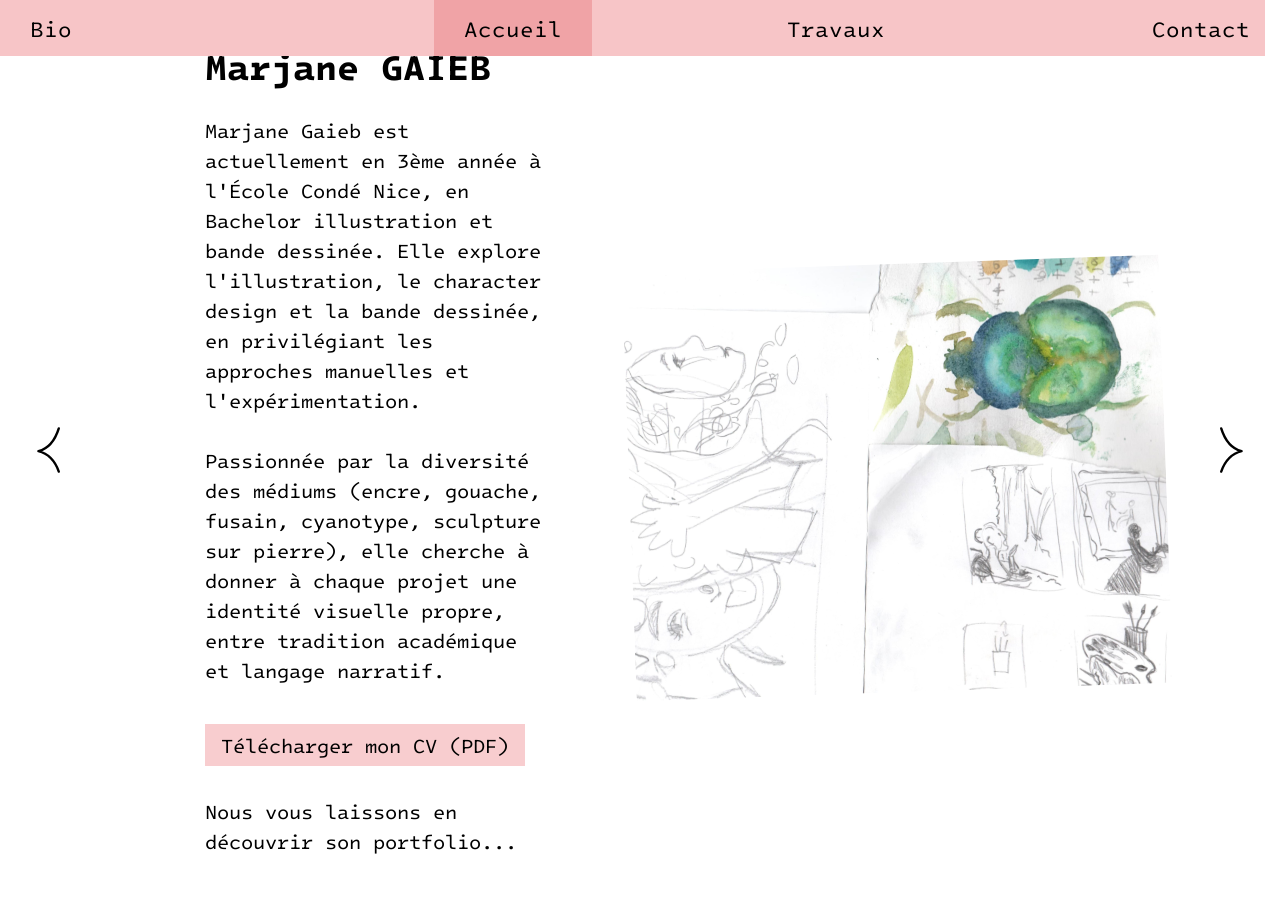
==== commit 8ec39891: "Update index.html" ====
--- a/index.html
+++ b/index.html
@@ -219,7 +219,7 @@
         </div>
 
         <div class="cv__col cv__col--right">
-          <p>Assistante de Charlotte Prenguey Cessac<br>
+          <p>Assistante de Charlotte Pringuey Cessac<br>
              en résidence artistique au CIAC de Carros</p>
 
           <p>Stages de sculpture sur pierre<br>
@@ -264,4 +264,4 @@
 
   <script src="script.js"></script>
 </body>
-</html>+</html>
